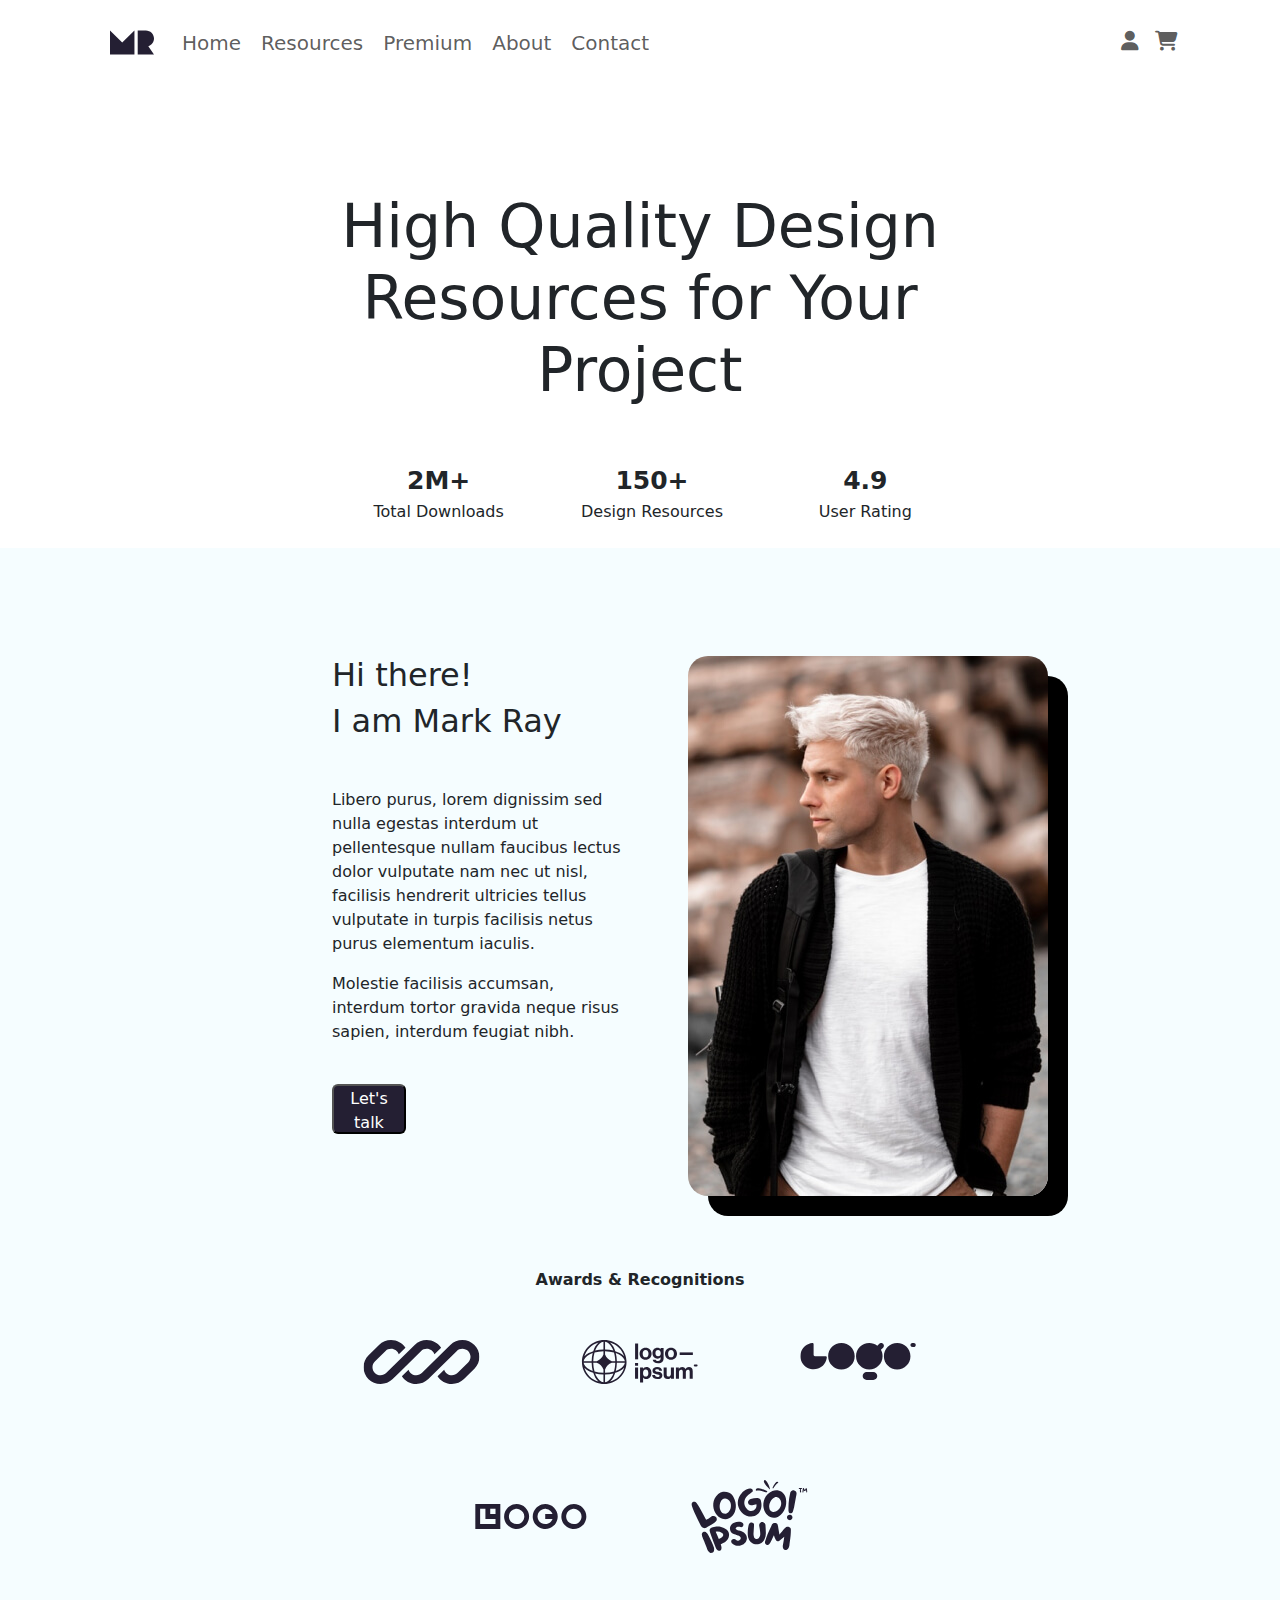
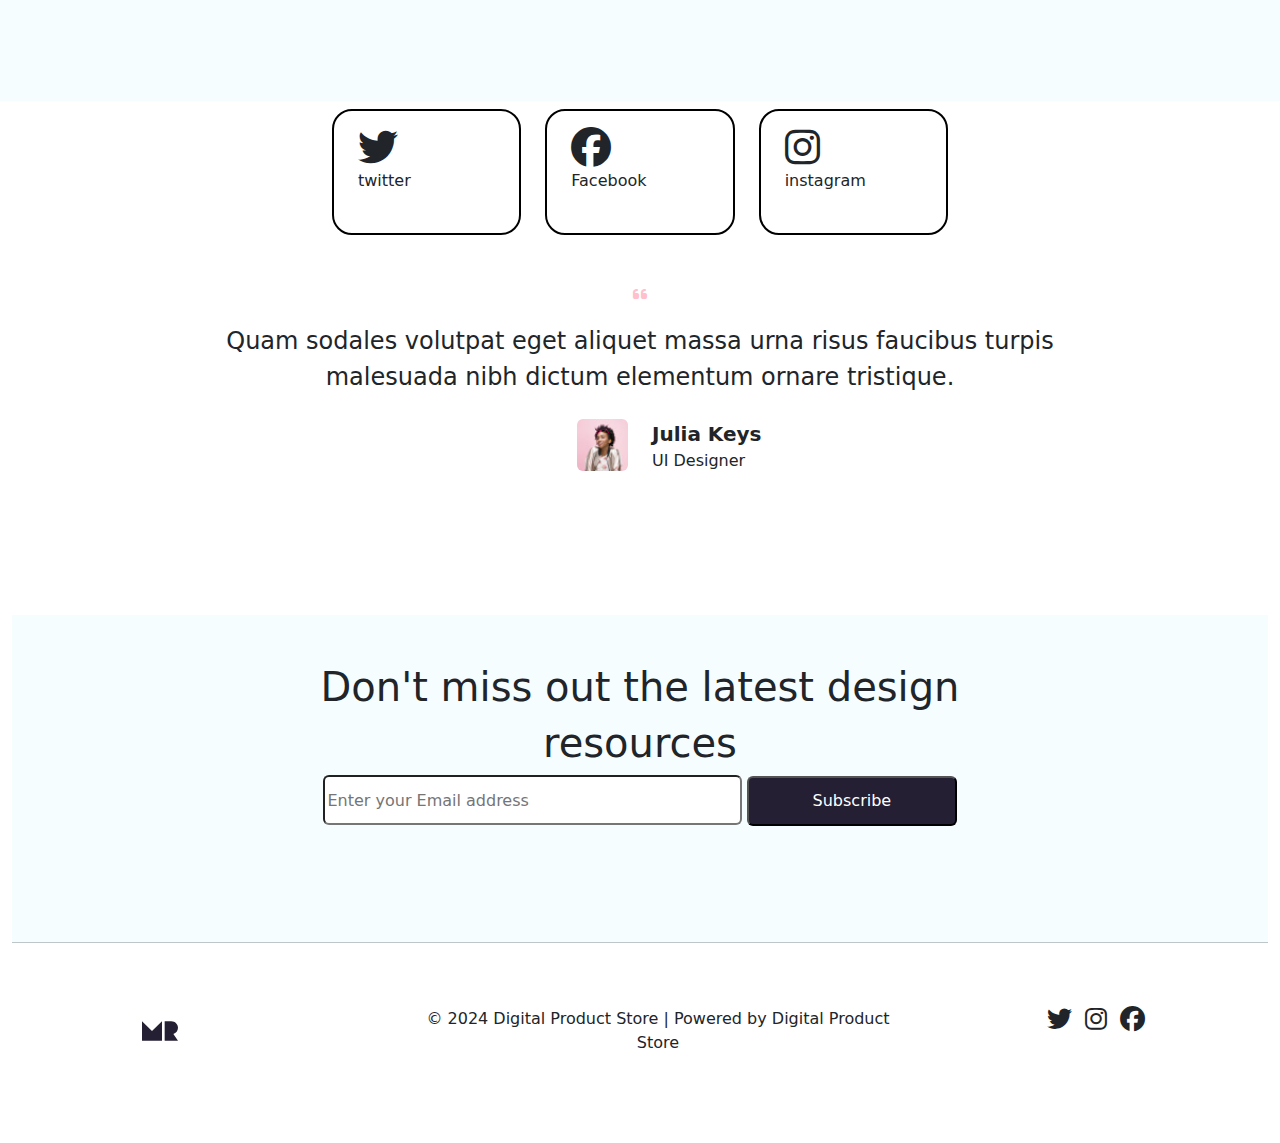
==== about.html @ 0595f744 "doneeeeeeeeeeeee" ====
<!DOCTYPE html>
<html lang="en">

<head>
    <meta charset="UTF-8">
    <meta name="viewport" content="width=device-width, initial-scale=1.0">
    <title>about</title>
    <link rel="stylesheet" href="website.css">
    <!-- Latest compiled and minified CSS -->
    <link href="https://cdn.jsdelivr.net/npm/bootstrap@5.3.2/dist/css/bootstrap.min.css" rel="stylesheet">

    <!-- Latest compiled JavaScript -->
    <script src="https://cdn.jsdelivr.net/npm/bootstrap@5.3.2/dist/js/bootstrap.bundle.min.js"></script>
    <link rel="stylesheet" href="https://cdnjs.cloudflare.com/ajax/libs/font-awesome/6.3.0/css/all.min.css">

    <style>
        .f70 {
            font-size: 70px;
        }

        .f42 {
            font-size: 42px;
        }

        .h1 {
            height: 70px;
        }

        .h3 {
            height: 100px;
        }

        .div1 {
            margin-top: -128px;
        }

        .div2 {
            margin-top: -128px;

        }

        .h2 {
            height: 200px;
        }

        .f24 {
            font-size: 24px;
        }

        .f60 {
            font-size: 60px;
        }

        @media(max-width:700px) {
            .f70 {
                font-size: 35px;

            }

            .h1 {
                height: 20px;
            }

            .div1 {
                margin-top: -200px;
            }

            .div2 {
                margin-top: 0px;
            }

            .h2 {
                height: 250px;
            }

            .h3 {
                height: 50px;
            }

            .f42 {
                font-size: 24px;
            }

            .f24 {
                font-size: 16px;
            }

            .f60 {
                font-size: 39px;
            }
        }
    </style>

</head>

<body>



    <div class="col-md-12  ">

        <div class="container">


            <nav class="navbar navbar-expand-sm ">
                <div class="container-fluid py-md-2 ms-md-3 m-0 ">
                    <a class="navbar-brand" href="#"><img src="img/site-logo-1 (1).svg" alt="" height="100%"
                            width="100%"></a>
                    <button class="navbar-toggler" type="button" data-bs-toggle="collapse"
                        data-bs-target="#collapsibleNavbar">
                        <span class="navbar-toggler-icon"></span>
                    </button>
                    <div class="collapse navbar-collapse" id="collapsibleNavbar">
                        <ul class="navbar-nav ">
                            <li class="nav-item ms-1 pt-1 f20">
                                <a class="nav-link " href="index.html">Home</a>
                            </li>
                            <li class="nav-item ms-1 f20 pt-1">
                                <a class="nav-link" href="resources.html">Resources</a>
                            </li>
                            <li class="nav-item ms-1 f20 pt-1">
                                <a class="nav-link" href="premium.html">Premium</a>
                            </li>
                            <li class="nav-item ms-1 f20 pt-1">
                                <a class="nav-link" href="about.html">About</a>
                            </li>
                            <li class="nav-item ms-1 f20 pt-1 ">
                                <a class="nav-link" href="contact.html">Contact</a>
                            </li>
                        </ul>



                        <ul class="navbar-nav ms-auto ">
                            <li class="nav-item  pt-1">
                                <a class="nav-link" href="#"><i class="fa-solid fa-user f20"></i></a>
                            </li>
                            <li class="nav-item  pt-1">
                                <a class="nav-link" href="#"><i class="fa-solid fa-cart-shopping f20"></i></a>
                            </li>
                        </ul>
                    </div>
                </div>
            </nav>



        </div>


        <div class="h3"></div>

        <div class="col-md-12 ">
            <div class="container-fluid">
                <div class="row">
                    <div class="col-md-3"></div>
                    <div class="col-md-6 text-center ">
                        <h1 class="f60">High Quality Design Resources for Your Project
                        </h1>

                        <div class="row">
                            <div class="col-md-4 col-4 p-md-0 p-5">
                                <p class="ms-md-4 m-0 mt-md-5 f25"><b>2M+
                                    </b></p>
                                <span class="ms-md-4 f16">Total Downloads
                                </span>
                            </div>
                            <div class="col-md-4 col-4 p-md-0 p-5">

                                <p class="ms-md-4 m-0 mt-md-5 f25"><b>150+

                                    </b></p>
                                <span class="ms-md-4 f16">Design Resources


                                </span>
                            </div>
                            <div class="col-md-4 col-4 p-md-0 p-5">

                                <p class="ms-md-4 m-0 mt-md-5 f25"><b>4.9

                                    </b></p>
                                <span class="ms-md-4 f16">User Rating


                                </span>
                            </div>
                        </div>


                    </div>


                    <div class="col-md-3"></div>

                </div>
            </div>

        </div>


    </div>


    <br>


    <div class="col-md-12 bgb">

        <div class="h3"></div>
        <div class="container-fluid">


            <div class="row">


                <div class="col-md-3"></div>
                <div class="col-md-3">
                    <div class="col-md-12 col-12">

                        <h2>Hi there!
                        </h2>
                        <h2>I am Mark Ray
                        </h2>
                        <p class="mt-5">
                            Libero purus, lorem dignissim sed nulla egestas interdum ut pellentesque nullam faucibus
                            lectus
                            dolor vulputate nam nec ut nisl, facilisis hendrerit ultricies tellus vulputate in turpis
                            facilisis netus purus elementum iaculis.


                        </p>
                        <p class="mt-3">Molestie facilisis accumsan, interdum tortor gravida neque risus sapien,
                            interdum feugiat nibh.

                        </p>

                        <button class="db cwh rounded cr2 mt-4 col-md-3" style="height: 50px;">Let's talk</button>


                    </div>
                </div>
                <div class="col-md-3 text-end mt-5 mt-md-0 ps-md-5">
                    <div class="col-md-12 col-12">


                        <img src="img/design-resources-hero-image (1).jpg" alt="" class="bdr bx1">


                    </div>
                </div>
                <div class="col-md-3"></div>









            </div>








        </div>
        <br><br><br>
        <center><b>Awards & Recognitions</b><br>
            <img src="img/designer-award-logo-2 (1).svg" alt="" class="col-md-2 p-5 col-5">
            <img src="img/designer-award-logo-3 (1).svg" alt="" class="col-md-2 p-5 col-5">
            <img src="img/designer-award-logo-4 (1).svg" alt="" class="col-md-2 p-5 col-5">
            <br>
            <img src="img/designer-award-logo-5 (1).svg" alt="" class="col-md-2 p-5 col-5">
            <img src="img/designer-award-logo-6 (1).svg" alt="" class="col-md-2 p-5 col-5">

        </center>
    </div>





    <div class="h3 bgb"></div>
    <div class="col-md-12">
        <div class="container-fluid">

            <div class="row">

                <div class="col-md-3"></div>
                <div class="col-md-6">
                    <div class="col-md-12">

                        <div class="row">
                            <div class="col-md-4">
                                <div class="col-md-12 col-12 bd p-4 pt-3 bx2 text-md-start">
                                    <i class="fa-brands fa-twitter f40 "></i>
                                    <p>twitter</p>

                                </div>
                            </div>
                            <div class="col-md-4">
                                <div class="col-md-12 col-12 bd p-4 pt-3 bx2">
                                    <i class="fa-brands fa-facebook f40 "></i>
                                    <p>Facebook</p>

                                </div>
                            </div>
                            <div class="col-md-4">

                                <div class="col-md-12 col-12 bd p-4 pt-3 bx2">
                                    <i class="fa-brands fa-instagram f40 "></i>
                                    <p>instagram</p>

                                </div>
                            </div>

                            <br>


                        </div>
                        <div class="col-md-3"></div>



                    </div>


                </div>
            </div>



            <div class="col-md-12 mt-5">

                <center><i aria-hidden="true" class="fas fa-quote-left pk"></i>
                    <p class="mt-md-3 fs-4">
                        Quam sodales volutpat eget aliquet massa urna risus faucibus turpis <br> malesuada nibh dictum
                        elementum ornare tristique.</p>
                    <div class="row">

                        <div class="col-md-6 col-6">

                            <img src="img/design-resource-avatar-1 (1).jpg" alt=""
                                class="col-md-1 mt-md-2 rounded col-3 float-end">
                        </div>
                        <div class="col-md-6 text-start mt-1 col-6 mt-md-2">

                            <span class="f20 "><b>Julia Keys
                                </b></span>

                            <p>UI Designer
                            </p>
                        </div>
                    </div>

                </center>






            </div>


            <div class="h1"></div>
            <br><br>
     <div class="col-md-12 bgb text-center bgb pt-5">
         <h1>Don't miss out the latest design
         </h1>
         <h1 class="p-0">resources</h1>



         <input type="email" name="" id="" class="col-md-4 rounded col-12 "
             placeholder="Enter your Email address" style="height: 50px;">
         <button class="  col-12 col-md-2 rounded   mt-3 mt-md-0 db cwh" style="height: 50px">Subscribe</button>
     <div class="h3"></div>
         

         <hr>

         </div>

         <div class="container mt-5">
            <div class="container ">
                <div class="container ps-md-5">
    
                    <div class="row">
    
    
                        <div class="col-md-3 text-center text-md-start">
                            <a class="navbar-brand" href="#"><img src="img/site-logo-1 (1).svg" alt="" height="100%"
                                    width="15%"></a>
                        </div>
                        <div class="col-md-6 text-center pt-md-3">
                            <p>© 2024 Digital Product Store | Powered by Digital Product Store
    
                            </p>
                        </div>
                        <div class="col-md-3 text-center pt-md-3 ps-md-5 col-12">
                            <i class="fa-brands fa-twitter f25 ms-md-5 "></i>
                            <i class="fa-brands fa-instagram f25 ms-md-2 ms-3"></i>
                            <i class="fa-brands fa-facebook f25 ms-md-2 ms-3"></i>
    
                        </div>
    
    
    
                    </div>
    
                </div>
    
    
    
            </div>
        </div>
    



        <br><br>
    </div>

 </div>
 <br>
---- website.css ----
.bgb{


    background-color: #f5fdff;




}


.db{
    background-color: #241f33;
}
.bdr{
    border-radius: 20px;
}

.bx1{
    box-shadow: 20px 20px 0px 0px black;
}

.bx2:hover{
    box-shadow: 5px 5px 0px 0px black;
}


.cl{
    color: #241f33;
}
.f1 {
    font-size: 1px;
}

.f2 {
    font-size: 2px;
}

.f3 {
    font-size: 3px;
}

.f4 {
    font-size: 4px;
}

.f5 {
    font-size: 5px;
}

.f6 {
    font-size: 6px;
}

.f7 {
    font-size: 7px;
}

.f8 {
    font-size: 8px;
}

.f9 {
    font-size: 9px;
}

.f10 {
    font-size: 10px;
}

.f11 {
    font-size: 11px;
}

.f12 {
    font-size: 12px;
}

.f13 {
    font-size: 13px;
}

.f14 {
    font-size: 14px;
}

.f15 {
    font-size: 15px;
}

.f16 {
    font-size: 16px;
}

.f17 {
    font-size: 17px;
}

.f18 {
    font-size: 18px;
}

.f19 {
    font-size: 19px;
}

.f20 {
    font-size: 20px;
}

.f21 {
    font-size: 21px;
}

.f22 {
    font-size: 22px;
}

.f23 {
    font-size: 23px;
}

.f24 {
    font-size: 24px;
}

.f25 {
    font-size: 25px;
}

.f26 {
    font-size: 26px;
}

.f27 {
    font-size: 27px;
}

.f28 {
    font-size: 28px;
}

.f29 {
    font-size: 29px;
}

.f30 {
    font-size: 30px;
}

.f31 {
    font-size: 31px;
}

.f32 {
    font-size: 32px;
}

.f33 {
    font-size: 33px;
}

.f34 {
    font-size: 34px;
}

.f35 {
    font-size: 35px;
}

.f36 {
    font-size: 36px;
}

.f37 {
    font-size: 37px;
}

.f38 {
    font-size: 38px;
}

.f39 {
    font-size: 39px;
}

.f40 {
    font-size: 40px;
}

.f41 {
    font-size: 41px;
}

.f42 {
    font-size: 42px;
}

.f43 {
    font-size: 43px;
}

.f44 {
    font-size: 44px;
}

.f45 {
    font-size: 45px;
}

.f46 {
    font-size: 46px;
}

.f47 {
    font-size: 47px;
}

.f48 {
    font-size: 48px;
}

.f49 {
    font-size: 49px;
}

.f50 {
    font-size: 50px;
}

.f51 {
    font-size: 51px;
}

.f52 {
    font-size: 52px;
}

.f53 {
    font-size: 53px;
}

.f54 {
    font-size: 54px;
}

.f55 {
    font-size: 55px;
}

.f56 {
    font-size: 56px;
}

.f57 {
    font-size: 57px;
}

.f58 {
    font-size: 58px;
}

.f59 {
    font-size: 59px;
}

.f60 {
    font-size: 60px;
}



.f74 {
    font-size: 74px;
}







/* background color */
.bgg{
    background-color:white;
}



/* color */

.cl1{
    color: #999c9d;
}


.cl2{
    color:gray;
}


.cr1:hover{
    color:red;
}

.cr2:hover{
    background-color:red;
}

.cl3:hover{
    color:blue;
}
.cwh{
    color: white;
}
.pk{
        color: pink;
}
.bdn{
    border: none;
}
.bt{
    background-color: transparent;
}


.bds{
    border: 1px black dashed;
}



.bd{
    border: 2px solid black;
    border-radius: 20px;
}
.bd1{
    border: 2px solid black;
    border-radius: 10px;
}

.wd{
    border: 2px solid white;
    border-radius: 10px;
}

/* background image */


.bgimg1{
    background-image: url(playshoes/recycled-shoe-store-hero-image-bg.jpg);
    background-position:center;
    background-size: cover;

}


.bgimg2{
    background-image: url(playshoes/recycled-shoe-store-shop-men-image-thumbnail.jpg);
    background-position:center;
    background-size: cover;

}
.bgimg3{
    background-image: url(playshoes/recycled-shoe-store-shop-women-image-tumbnail.jpg);
    background-position:center;
    background-size: cover;

}
.bgimg4{
    background-image: url(playshoes/recycled-shoe-store-cta-image-bg.jpg);
    background-position:center;
    background-size: cover;

}

.bgimg5{
    background-image: url(playshoes/recycled-shoe-product-image-006-400x400.jpg);
    background-position: center;
    background-size: 100% 100%;


}
.bgimg5:hover{
    background-size: 110% 110%;
    background-position: center;
    transition: 1s;



}

.bgimg6{
    background-image: url(playshoes/recycled-shoe-product-image-007-400x400.jpg);
    background-position: center;
    background-size: 100% 100%;


}
.bgimg6:hover{
    background-size: 110% 110%;
    background-position: center;
    transition: 1s;



}
.bgimg7{
    background-image: url(playshoes/recycled-shoe-product-image-016-400x400.jpg);
    background-position: center;
    background-size: 100% 100%;


}
.bgimg7:hover{
    background-size: 110% 110%;
    background-position: center;
    transition: 1s;



}


.bb{
    border: none;
    border-bottom: 1px solid orange;
}
.bb:hover{
    border-bottom: 1px solid rgb(0, 0, 0);
}


.gayab .but1{
    display: none;
    
}

.gayab:hover .but1{
    display: block;
    background-color: #000000;
    color: #f1f1ef;
}

.bdl{
    border-right: 1px solid gray  ;
}

.cr:hover {
    color:orange;
    cursor: pointer;
}


.brn{
    color: #6e7051;
}
.brg{
   background-color: #6e7051;
}


.bd2{

border-left: 1px solid #e4e6e7

}
.bd3{

    border: 1px solid silver
    
    }
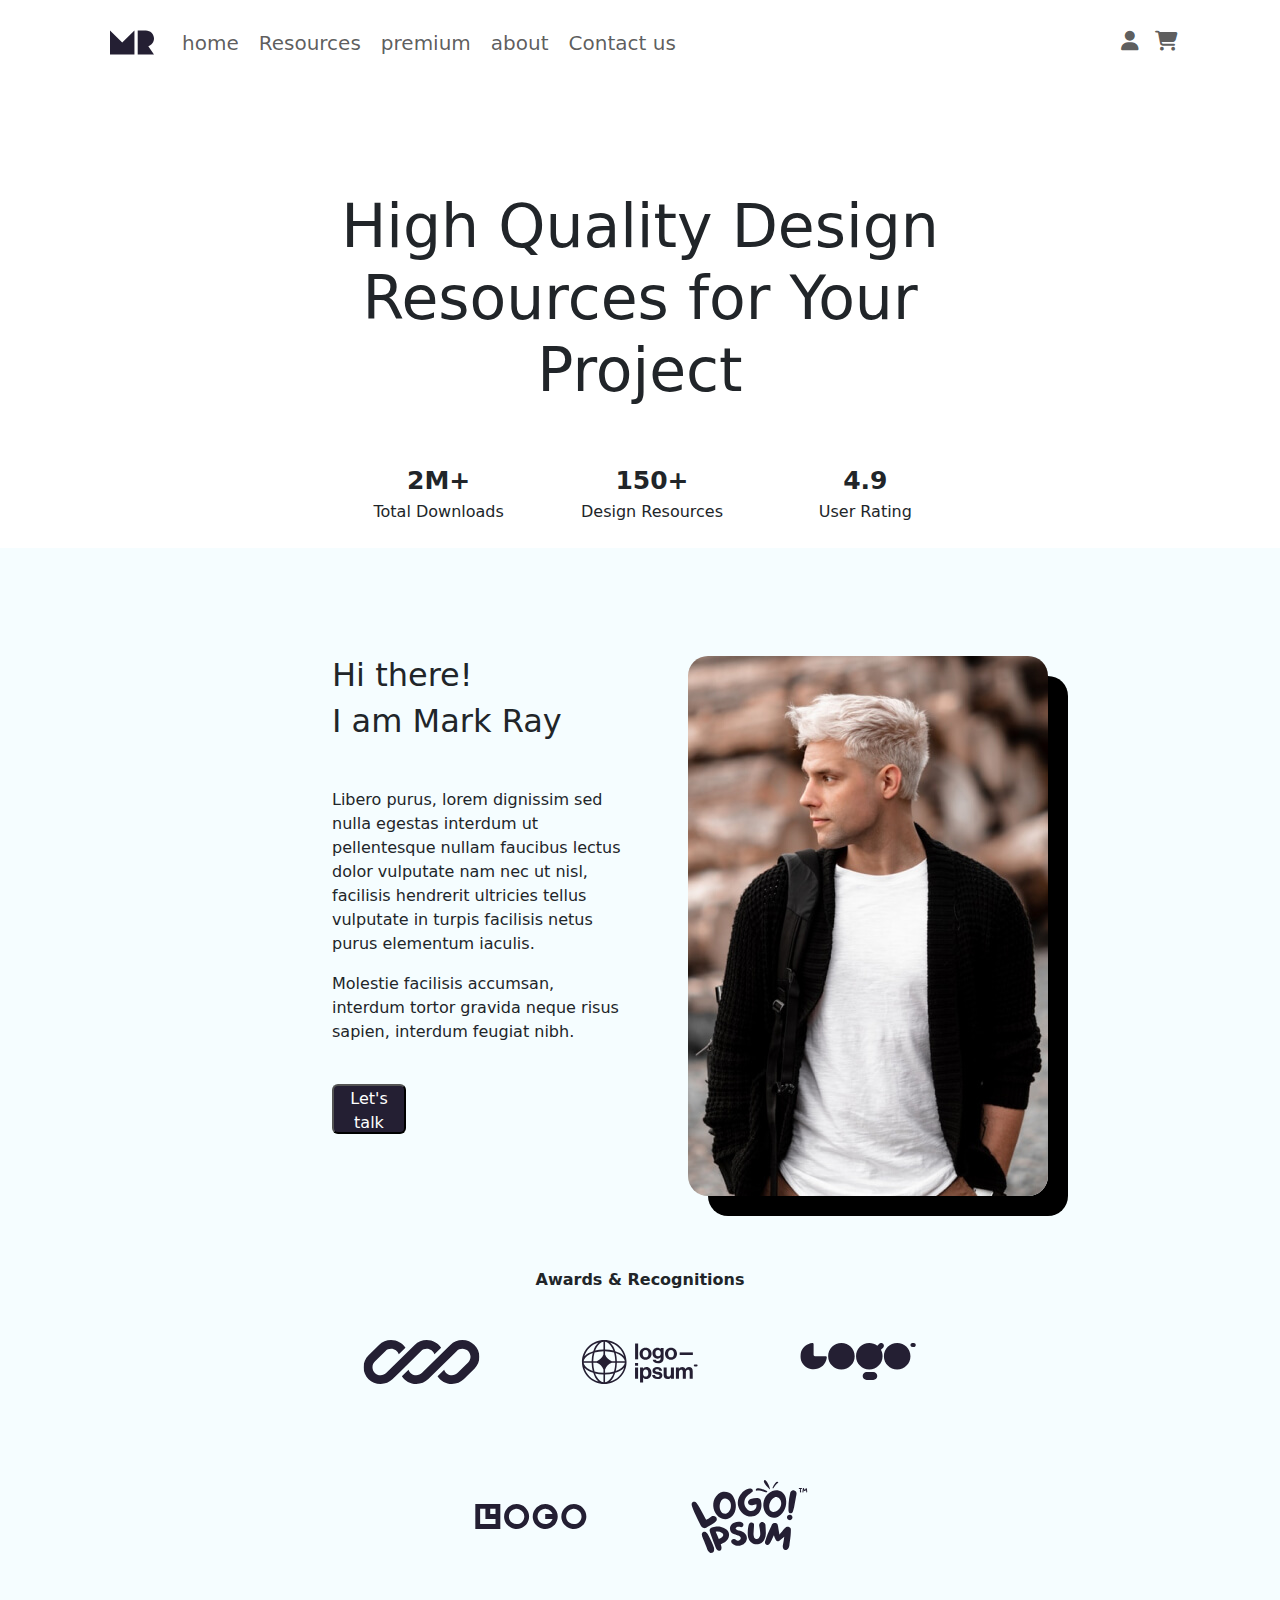
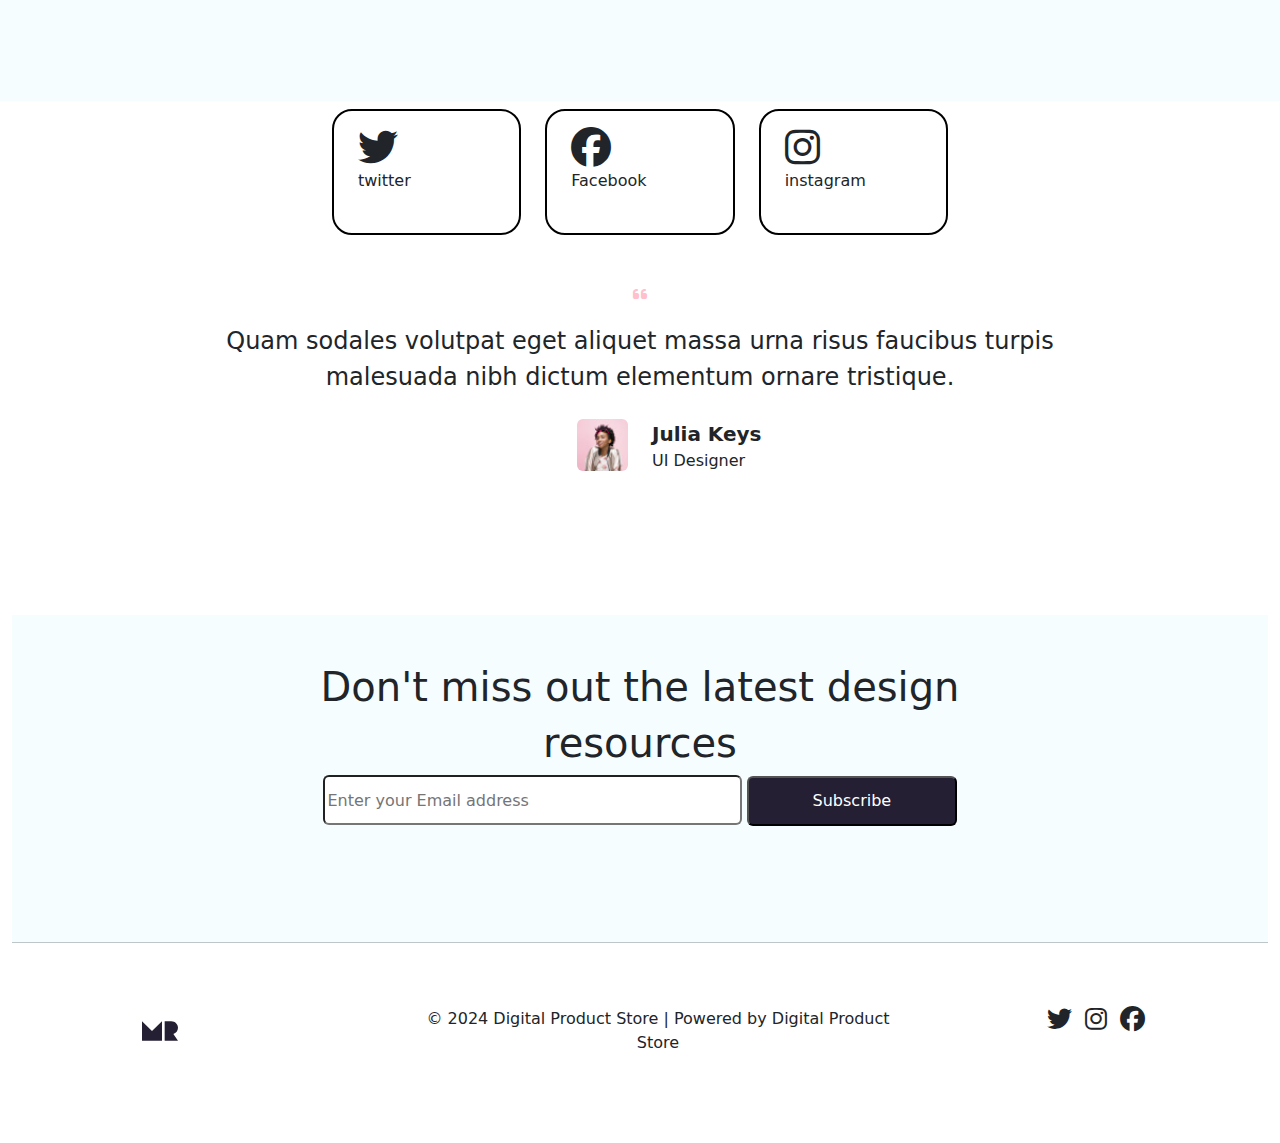
==== commit c4901f93: "new update" ====
--- a/about.html
+++ b/about.html
@@ -113,22 +113,21 @@
                     <div class="collapse navbar-collapse" id="collapsibleNavbar">
                         <ul class="navbar-nav ">
                             <li class="nav-item ms-1 pt-1 f20">
-                                <a class="nav-link " href="index.html">Home</a>
+                                <a class="nav-link " href="index.html" id="m1"></a>
                             </li>
                             <li class="nav-item ms-1 f20 pt-1">
-                                <a class="nav-link" href="resources.html">Resources</a>
+                                <a class="nav-link" href="resources.html" id="m2"></a>
                             </li>
                             <li class="nav-item ms-1 f20 pt-1">
-                                <a class="nav-link" href="premium.html">Premium</a>
+                                <a class="nav-link" href="premium.html" id="m3"></a>
                             </li>
                             <li class="nav-item ms-1 f20 pt-1">
-                                <a class="nav-link" href="about.html">About</a>
+                                <a class="nav-link" href="about.html" id="m4"></a>
                             </li>
                             <li class="nav-item ms-1 f20 pt-1 ">
-                                <a class="nav-link" href="contact.html">Contact</a>
+                                <a class="nav-link" href="contact.html" id="m5"></a>
                             </li>
                         </ul>
-
 
 
                         <ul class="navbar-nav ms-auto ">
@@ -387,7 +386,7 @@
 
          </div>
 
-         <div class="container mt-5">
+         <div class="container mt-5 ">
             <div class="container ">
                 <div class="container ps-md-5">
     
@@ -429,3 +428,6 @@
 
  </div>
  <br>
+</body>
+<script src="wb.js"></script>
+</html>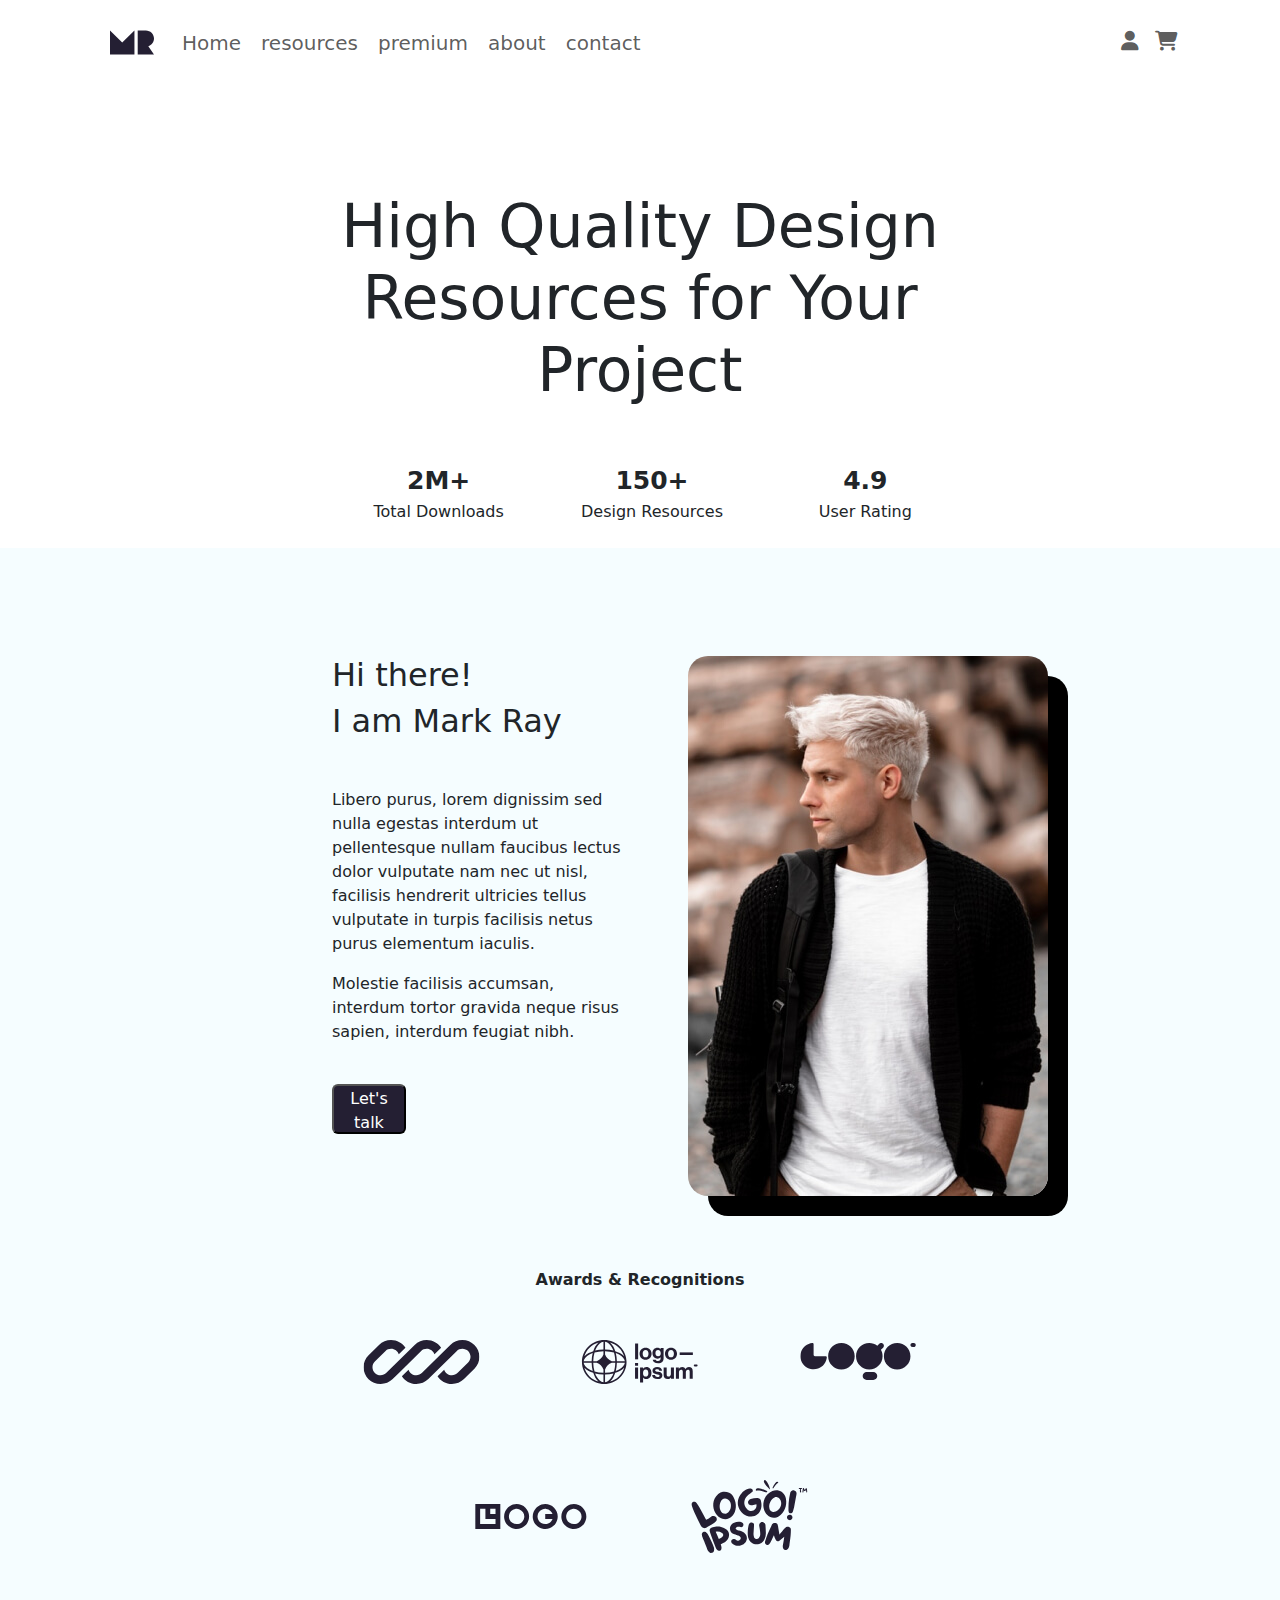
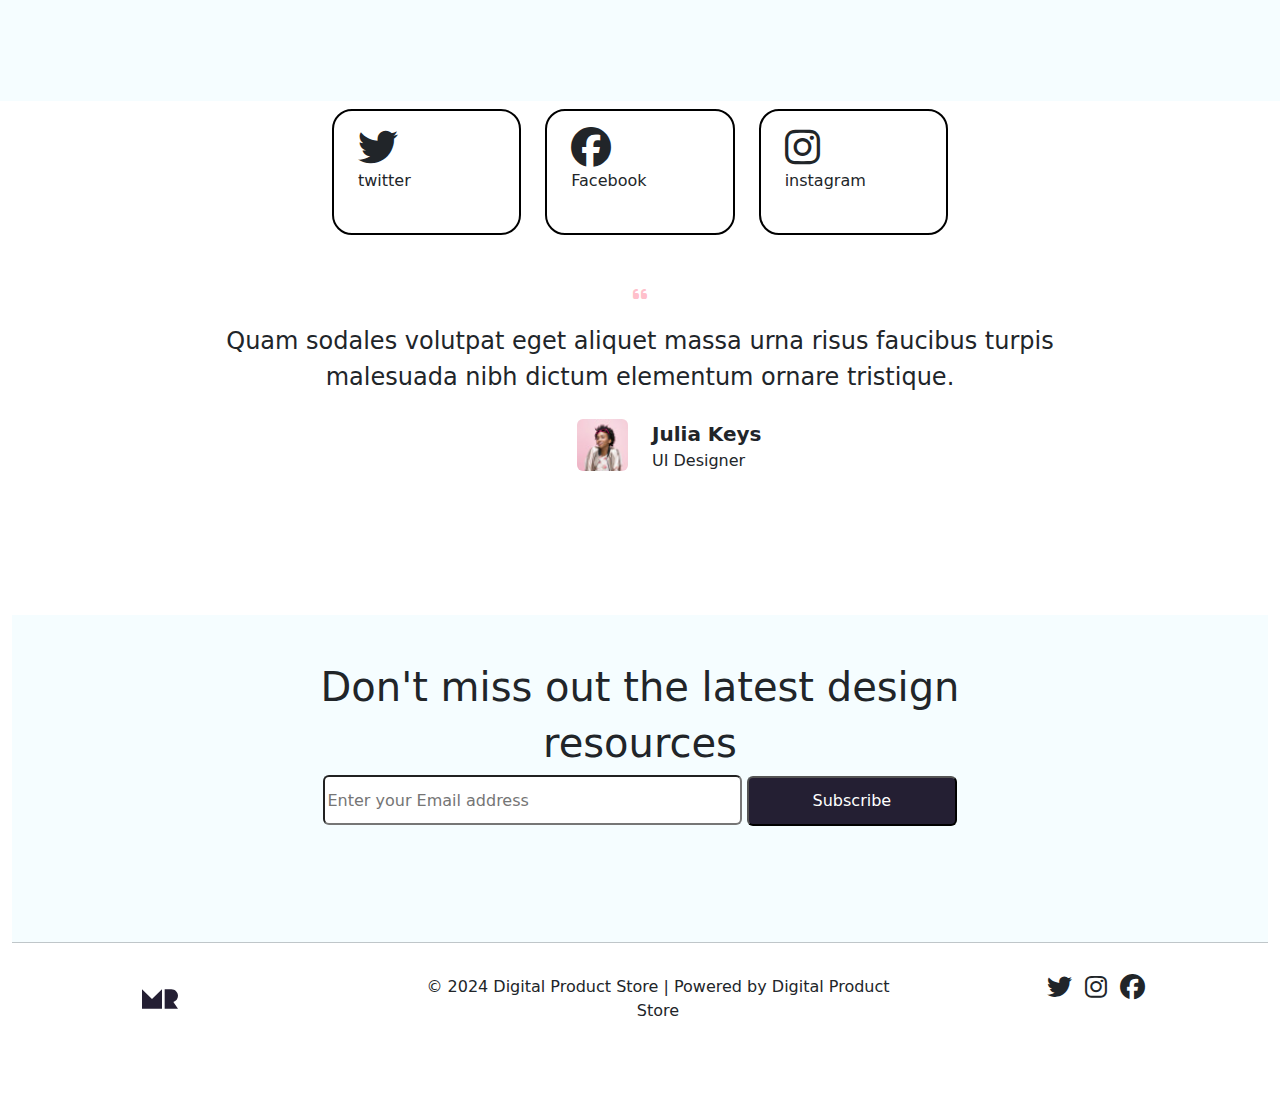
==== commit 8741d7d4: "update with jquery ajax" ====
--- a/about.html
+++ b/about.html
@@ -91,6 +91,29 @@
         }
     </style>
 
+<script src="https://ajax.googleapis.com/ajax/libs/jquery/3.7.1/jquery.min.js"></script>
+<script>
+    $(document).ready(function () {
+
+
+
+
+
+
+
+
+
+
+
+        $("#header").load("header.html");
+        $("#footer").load("footer.html");
+
+
+
+
+    });
+
+</script>
 </head>
 
 <body>
@@ -99,52 +122,7 @@
 
     <div class="col-md-12  ">
 
-        <div class="container">
-
-
-            <nav class="navbar navbar-expand-sm ">
-                <div class="container-fluid py-md-2 ms-md-3 m-0 ">
-                    <a class="navbar-brand" href="#"><img src="img/site-logo-1 (1).svg" alt="" height="100%"
-                            width="100%"></a>
-                    <button class="navbar-toggler" type="button" data-bs-toggle="collapse"
-                        data-bs-target="#collapsibleNavbar">
-                        <span class="navbar-toggler-icon"></span>
-                    </button>
-                    <div class="collapse navbar-collapse" id="collapsibleNavbar">
-                        <ul class="navbar-nav ">
-                            <li class="nav-item ms-1 pt-1 f20">
-                                <a class="nav-link " href="index.html" id="m1"></a>
-                            </li>
-                            <li class="nav-item ms-1 f20 pt-1">
-                                <a class="nav-link" href="resources.html" id="m2"></a>
-                            </li>
-                            <li class="nav-item ms-1 f20 pt-1">
-                                <a class="nav-link" href="premium.html" id="m3"></a>
-                            </li>
-                            <li class="nav-item ms-1 f20 pt-1">
-                                <a class="nav-link" href="about.html" id="m4"></a>
-                            </li>
-                            <li class="nav-item ms-1 f20 pt-1 ">
-                                <a class="nav-link" href="contact.html" id="m5"></a>
-                            </li>
-                        </ul>
-
-
-                        <ul class="navbar-nav ms-auto ">
-                            <li class="nav-item  pt-1">
-                                <a class="nav-link" href="#"><i class="fa-solid fa-user f20"></i></a>
-                            </li>
-                            <li class="nav-item  pt-1">
-                                <a class="nav-link" href="#"><i class="fa-solid fa-cart-shopping f20"></i></a>
-                            </li>
-                        </ul>
-                    </div>
-                </div>
-            </nav>
-
-
-
-        </div>
+        <div id="header"></div>
 
 
         <div class="h3"></div>
@@ -386,42 +364,7 @@
 
          </div>
 
-         <div class="container mt-5 ">
-            <div class="container ">
-                <div class="container ps-md-5">
-    
-                    <div class="row">
-    
-    
-                        <div class="col-md-3 text-center text-md-start">
-                            <a class="navbar-brand" href="#"><img src="img/site-logo-1 (1).svg" alt="" height="100%"
-                                    width="15%"></a>
-                        </div>
-                        <div class="col-md-6 text-center pt-md-3">
-                            <p>© 2024 Digital Product Store | Powered by Digital Product Store
-    
-                            </p>
-                        </div>
-                        <div class="col-md-3 text-center pt-md-3 ps-md-5 col-12">
-                            <i class="fa-brands fa-twitter f25 ms-md-5 "></i>
-                            <i class="fa-brands fa-instagram f25 ms-md-2 ms-3"></i>
-                            <i class="fa-brands fa-facebook f25 ms-md-2 ms-3"></i>
-    
-                        </div>
-    
-    
-    
-                    </div>
-    
-                </div>
-    
-    
-    
-            </div>
-        </div>
-    
-
-
+         <div id="footer"></div>
 
         <br><br>
     </div>
